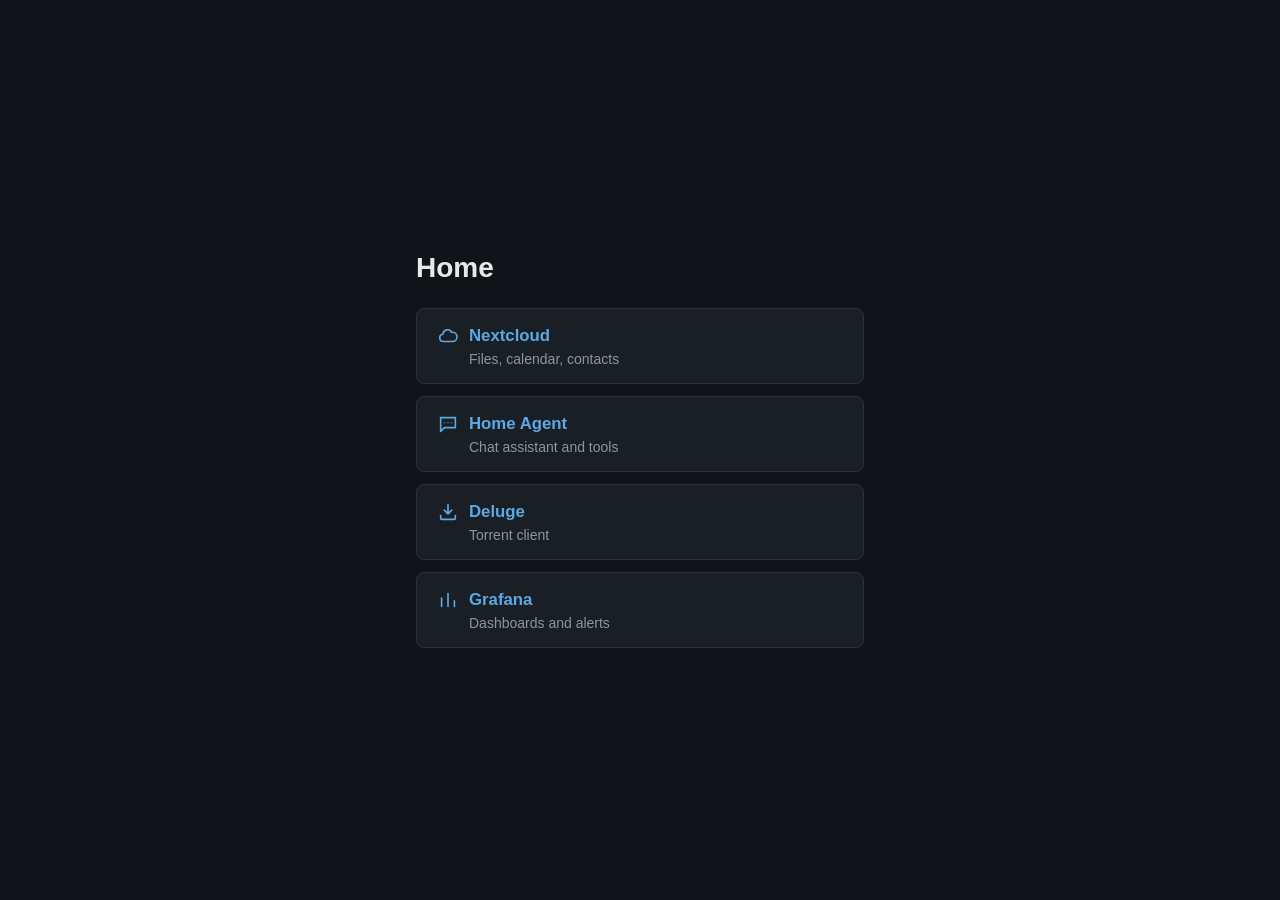
==== modules/landing_page/files/index.html @ f07bcc94 "refactor: split into modules/landing_page and modules/deluge One module per service, wired together " ====
<!DOCTYPE html>
<html lang="en">
<head>
  <meta charset="utf-8">
  <meta name="viewport" content="width=device-width, initial-scale=1">
  <title>Home</title>
  <link rel="stylesheet" href="style.css">
</head>
<body>
  <main>
    <h1>Home</h1>
    <ul class="links">
      <li>
        <a href="https://nextcloud.jkandler.de/">
          <span class="icon" aria-hidden="true"><svg viewBox="0 0 24 24" fill="none" stroke="currentColor" stroke-width="1.8" stroke-linecap="round" stroke-linejoin="round"> <path d="M7 18a4 4 0 0 1-.5-7.97A5 5 0 0 1 16 8.05 4.5 4.5 0 0 1 17.5 18H7Z"/></svg></span>
          <span class="label">Nextcloud</span>
        </a>
        <span class="description">Files, calendar, contacts</span>
      </li>
      <li>
        <a href="https://ai.jkandler.de/">
          <span class="icon" aria-hidden="true"><svg viewBox="0 0 24 24" fill="none" stroke="currentColor" stroke-width="1.8" stroke-linecap="round" stroke-linejoin="round"> <path d="M4 5h16v11H8l-4 4V5Z"/> <circle cx="8.5" cy="10.5" r="0.75" fill="currentColor" stroke="none"/> <circle cx="12" cy="10.5" r="0.75" fill="currentColor" stroke="none"/> <circle cx="15.5" cy="10.5" r="0.75" fill="currentColor" stroke="none"/> </svg></span>
          <span class="label">Home Agent</span>
        </a>
        <span class="description">Chat assistant and tools</span>
      </li>
      <li>
        <a href="https://torrent.jkandler.de/">
          <span class="icon" aria-hidden="true"><svg viewBox="0 0 24 24" fill="none" stroke="currentColor" stroke-width="1.8" stroke-linecap="round" stroke-linejoin="round"> <path d="M12 4v10m0 0-4-4m4 4 4-4"/> <path d="M4 16v3a1 1 0 0 0 1 1h14a1 1 0 0 0 1-1v-3"/></svg></span>
          <span class="label">Deluge</span>
        </a>
        <span class="description">Torrent client</span>
      </li>
      <li>
        <a href="https://grafana.jkandler.de/">
          <span class="icon" aria-hidden="true"><svg viewBox="0 0 24 24" fill="none" stroke="currentColor" stroke-width="1.8" stroke-linecap="round" stroke-linejoin="round"> <path d="M5 19V10M12 19V5M19 19v-6"/></svg></span>
          <span class="label">Grafana</span>
        </a>
        <span class="description">Dashboards and alerts</span>
      </li>
    </ul>
  </main>
</body>
</html>
---- modules/landing_page/files/style.css ----
:root {
  color-scheme: light dark;
  --bg: #101418;
  --fg: #e6e9ec;
  --muted: #8b95a1;
  --accent: #5aa9e6;
  --card: #1a1f26;
  --border: #2a3038;
}

* {
  box-sizing: border-box;
}

body {
  margin: 0;
  min-height: 100vh;
  display: flex;
  align-items: center;
  justify-content: center;
  background: var(--bg);
  color: var(--fg);
  font-family: -apple-system, BlinkMacSystemFont, "Segoe UI", Roboto, sans-serif;
}

main {
  width: 100%;
  max-width: 32rem;
  padding: 2rem;
}

h1 {
  margin: 0 0 1.5rem;
  font-size: 1.75rem;
  font-weight: 600;
}

ul.links {
  list-style: none;
  margin: 0;
  padding: 0;
  display: grid;
  gap: 0.75rem;
}

ul.links li {
  display: flex;
  flex-direction: column;
  padding: 1rem 1.25rem;
  background: var(--card);
  border: 1px solid var(--border);
  border-radius: 0.5rem;
}

ul.links a {
  display: flex;
  align-items: center;
  gap: 0.625rem;
  color: var(--accent);
  text-decoration: none;
  font-size: 1.05rem;
  font-weight: 600;
}

ul.links a:hover .label {
  text-decoration: underline;
}

ul.links .icon {
  display: flex;
  flex-shrink: 0;
  width: 1.375rem;
  height: 1.375rem;
}

ul.links .icon svg {
  width: 100%;
  height: 100%;
}

ul.links .description {
  display: block;
  margin-top: 0.25rem;
  margin-left: calc(1.375rem + 0.625rem);
  color: var(--muted);
  font-size: 0.875rem;
}
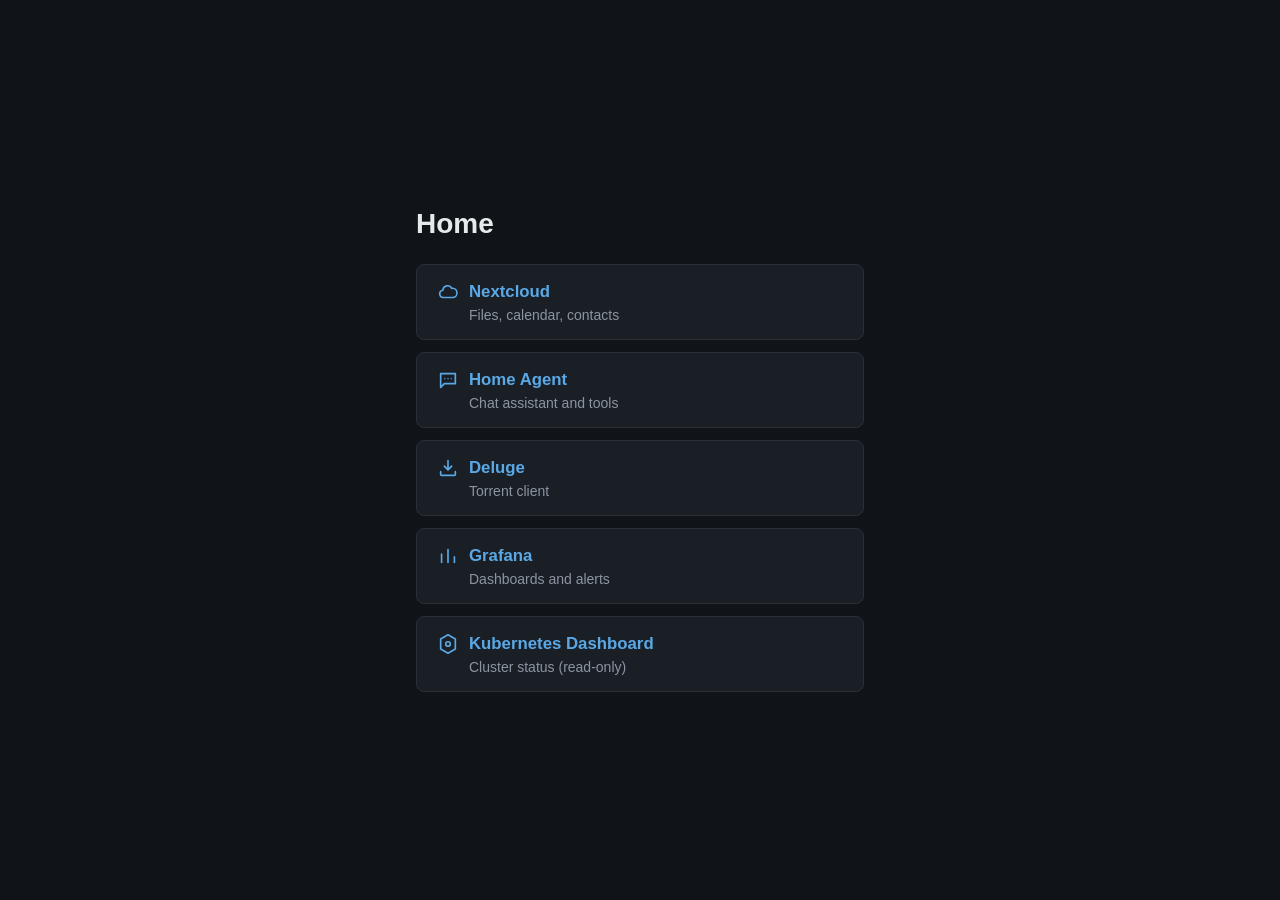
==== commit 8afd8456: "Add a read-only Kubernetes Dashboard at k8s.jkandler.de New modules/kubernetes_dashboard: the offici" ====
--- a/modules/landing_page/files/index.html
+++ b/modules/landing_page/files/index.html
@@ -38,6 +38,13 @@
         </a>
         <span class="description">Dashboards and alerts</span>
       </li>
+      <li>
+        <a href="https://k8s.jkandler.de/">
+          <span class="icon" aria-hidden="true"><svg viewBox="0 0 24 24" fill="none" stroke="currentColor" stroke-width="1.8" stroke-linecap="round" stroke-linejoin="round"> <path d="M12 2 20 6.5v11L12 22 4 17.5v-11Z"/> <circle cx="12" cy="12" r="2.5"/></svg></span>
+          <span class="label">Kubernetes Dashboard</span>
+        </a>
+        <span class="description">Cluster status (read-only)</span>
+      </li>
     </ul>
   </main>
 </body>
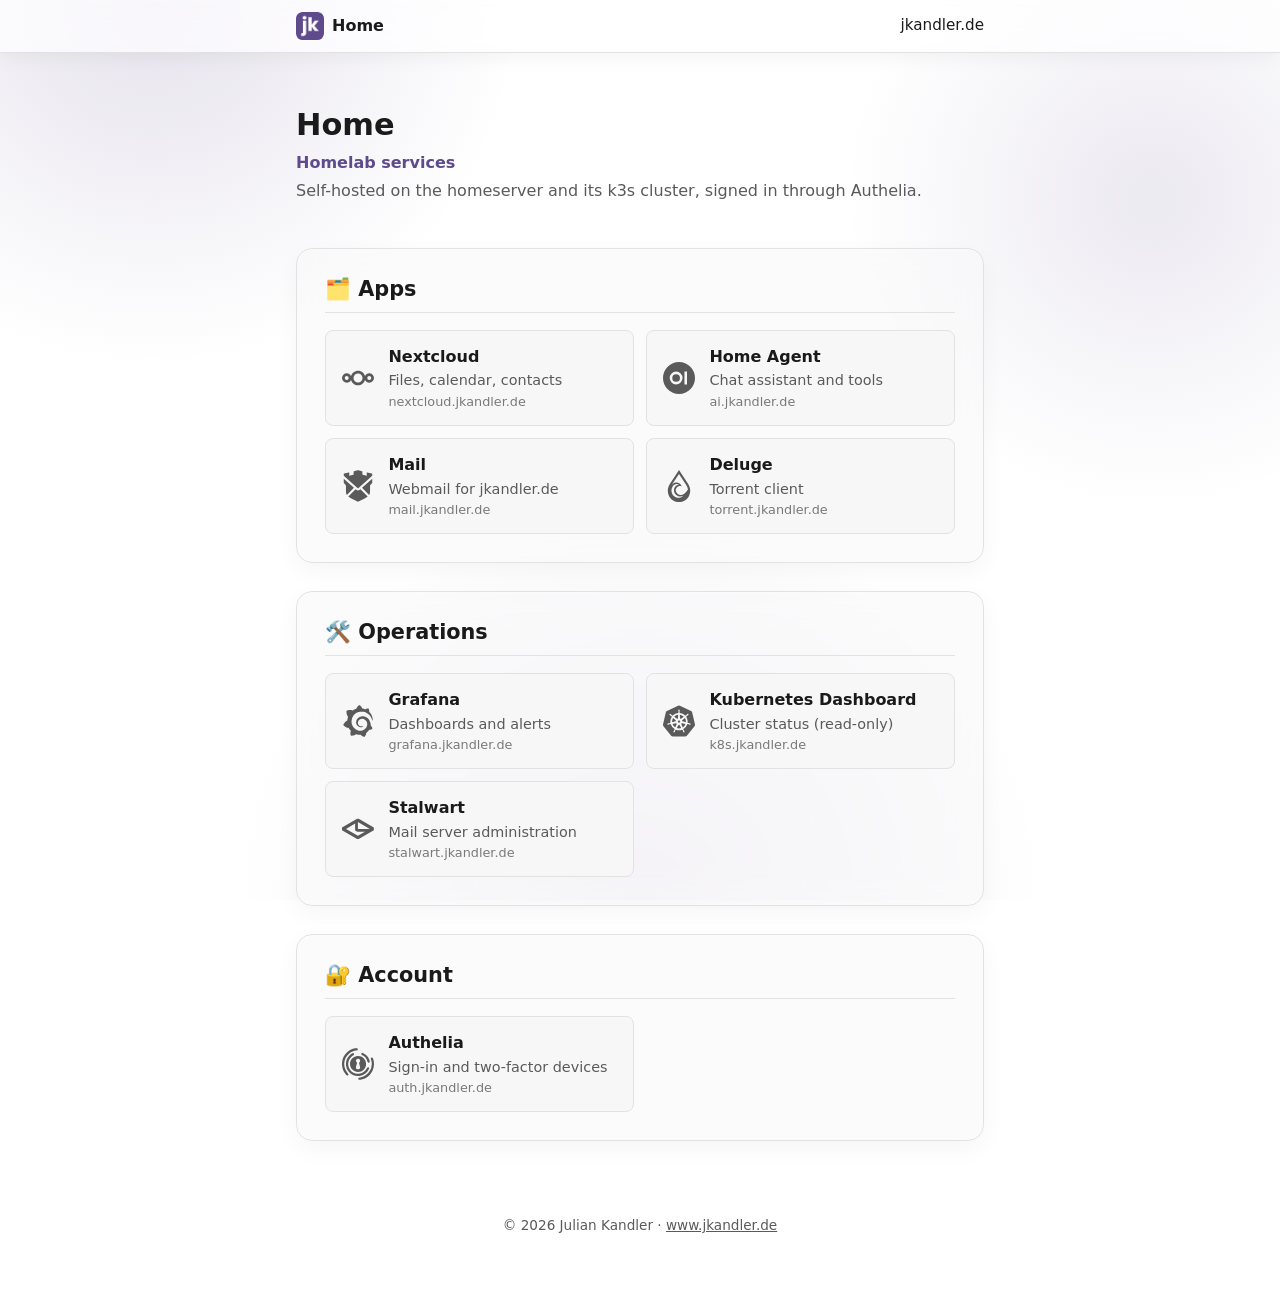
==== commit 0dde819d: "Restyle home.jkandler.de like www.jkandler.de and list every service Same colour tokens, accent grad" ====
--- a/modules/landing_page/files/index.html
+++ b/modules/landing_page/files/index.html
@@ -3,49 +3,94 @@
 <head>
   <meta charset="utf-8">
   <meta name="viewport" content="width=device-width, initial-scale=1">
-  <title>Home</title>
+  <title>Home · Julian Kandler</title>
+  <link rel="icon" href="favicon-128.png" type="image/png">
   <link rel="stylesheet" href="style.css">
 </head>
 <body>
+  <header class="topbar">
+    <div class="topbar-inner">
+      <span class="brand"><img class="brand-logo" src="favicon-128.png" width="32" height="32" alt="">Home</span>
+      <a class="topbar-link" href="https://www.jkandler.de/">jkandler.de</a>
+    </div>
+  </header>
+
+  <header class="hero">
+    <h1>Home</h1>
+    <p class="title">Homelab services</p>
+    <p class="tagline">Self-hosted on the homeserver and its k3s cluster, signed in through Authelia.</p>
+  </header>
+
   <main>
-    <h1>Home</h1>
-    <ul class="links">
-      <li>
-        <a href="https://nextcloud.jkandler.de/">
-          <span class="icon" aria-hidden="true"><svg viewBox="0 0 24 24" fill="none" stroke="currentColor" stroke-width="1.8" stroke-linecap="round" stroke-linejoin="round"> <path d="M7 18a4 4 0 0 1-.5-7.97A5 5 0 0 1 16 8.05 4.5 4.5 0 0 1 17.5 18H7Z"/></svg></span>
-          <span class="label">Nextcloud</span>
-        </a>
-        <span class="description">Files, calendar, contacts</span>
-      </li>
-      <li>
-        <a href="https://ai.jkandler.de/">
-          <span class="icon" aria-hidden="true"><svg viewBox="0 0 24 24" fill="none" stroke="currentColor" stroke-width="1.8" stroke-linecap="round" stroke-linejoin="round"> <path d="M4 5h16v11H8l-4 4V5Z"/> <circle cx="8.5" cy="10.5" r="0.75" fill="currentColor" stroke="none"/> <circle cx="12" cy="10.5" r="0.75" fill="currentColor" stroke="none"/> <circle cx="15.5" cy="10.5" r="0.75" fill="currentColor" stroke="none"/> </svg></span>
-          <span class="label">Home Agent</span>
-        </a>
-        <span class="description">Chat assistant and tools</span>
-      </li>
-      <li>
-        <a href="https://torrent.jkandler.de/">
-          <span class="icon" aria-hidden="true"><svg viewBox="0 0 24 24" fill="none" stroke="currentColor" stroke-width="1.8" stroke-linecap="round" stroke-linejoin="round"> <path d="M12 4v10m0 0-4-4m4 4 4-4"/> <path d="M4 16v3a1 1 0 0 0 1 1h14a1 1 0 0 0 1-1v-3"/></svg></span>
-          <span class="label">Deluge</span>
-        </a>
-        <span class="description">Torrent client</span>
-      </li>
-      <li>
-        <a href="https://grafana.jkandler.de/">
-          <span class="icon" aria-hidden="true"><svg viewBox="0 0 24 24" fill="none" stroke="currentColor" stroke-width="1.8" stroke-linecap="round" stroke-linejoin="round"> <path d="M5 19V10M12 19V5M19 19v-6"/></svg></span>
-          <span class="label">Grafana</span>
-        </a>
-        <span class="description">Dashboards and alerts</span>
-      </li>
-      <li>
-        <a href="https://k8s.jkandler.de/">
-          <span class="icon" aria-hidden="true"><svg viewBox="0 0 24 24" fill="none" stroke="currentColor" stroke-width="1.8" stroke-linecap="round" stroke-linejoin="round"> <path d="M12 2 20 6.5v11L12 22 4 17.5v-11Z"/> <circle cx="12" cy="12" r="2.5"/></svg></span>
-          <span class="label">Kubernetes Dashboard</span>
-        </a>
-        <span class="description">Cluster status (read-only)</span>
-      </li>
-    </ul>
+    <section aria-labelledby="apps-heading">
+      <h2 id="apps-heading">🗂️ Apps</h2>
+      <ul class="services">
+        <li>
+          <a href="https://nextcloud.jkandler.de/">
+            <svg class="icon" viewBox="0 0 24 24" aria-hidden="true"><path d="M12.018 6.537c-2.5 0-4.6 1.712-5.241 4.015-.56-1.232-1.793-2.105-3.225-2.105A3.569 3.569 0 0 0 0 12a3.569 3.569 0 0 0 3.552 3.553c1.432 0 2.664-.874 3.224-2.106.641 2.304 2.742 4.016 5.242 4.016 2.487 0 4.576-1.693 5.231-3.977.569 1.21 1.783 2.067 3.198 2.067A3.568 3.568 0 0 0 24 12a3.569 3.569 0 0 0-3.553-3.553c-1.416 0-2.63.858-3.199 2.067-.654-2.284-2.743-3.978-5.23-3.977zm0 2.085c1.878 0 3.378 1.5 3.378 3.378 0 1.878-1.5 3.378-3.378 3.378A3.362 3.362 0 0 1 8.641 12c0-1.878 1.5-3.378 3.377-3.378zm-8.466 1.91c.822 0 1.467.645 1.467 1.468s-.644 1.467-1.467 1.468A1.452 1.452 0 0 1 2.085 12c0-.823.644-1.467 1.467-1.467zm16.895 0c.823 0 1.468.645 1.468 1.468s-.645 1.468-1.468 1.468A1.452 1.452 0 0 1 18.98 12c0-.823.644-1.467 1.467-1.467z"/></svg>
+            <span class="text"><span class="label">Nextcloud</span><span class="description">Files, calendar, contacts</span><span class="host">nextcloud.jkandler.de</span></span>
+          </a>
+        </li>
+        <li>
+          <a href="https://ai.jkandler.de/">
+            <svg class="icon" viewBox="0 0 500 500" aria-hidden="true"><path fill-rule="evenodd" d="M0 250a250 250 0 1 0 500 0 250 250 0 1 0-500 0zm335-100h40v200h-40zm-130 0a100 100 0 1 0 0 200 100 100 0 1 0 0-200zm0 40a60 60 0 1 1 0 120 60 60 0 1 1 0-120z"/></svg>
+            <span class="text"><span class="label">Home Agent</span><span class="description">Chat assistant and tools</span><span class="host">ai.jkandler.de</span></span>
+          </a>
+        </li>
+        <li>
+          <a href="https://mail.jkandler.de/">
+            <svg class="icon" viewBox="0 0 1000 1000" aria-hidden="true"><path d="M 373.467 557.247 L 55.226 271.52 L 55.226 385.564 C 55.226 398.153 62.453 415.6 71.355 424.501 L 107.525 460.671 C 116.426 469.573 123.653 487.02 123.653 499.609 L 123.653 682.08 C 123.655 718.462 133.336 750.017 152.047 778.668 L 373.467 557.247 Z"/><path d="M 626.533 557.247 L 944.774 271.52 L 944.774 396.969 C 944.774 403.263 941.16 411.987 936.709 416.437 L 884.411 468.736 C 879.96 473.186 876.347 481.91 876.347 488.204 L 876.347 682.08 C 876.345 718.462 866.664 750.017 847.953 778.668 L 626.533 557.247 Z"/><path d="M 500 638.743 L 500 638.743 C 466.206 638.738 448.855 625.316 424.448 603.033 L 197.809 829.672 C 261.382 884.635 364.213 931.859 500 990 Q 500 990 500 990 C 635.787 931.859 738.618 884.635 802.191 829.672 L 575.552 603.033 C 551.145 625.316 533.794 638.738 500 638.743 Z"/><path d="M 483.028 563.647 L 63.713 187.183 C 59.029 182.978 55.226 174.454 55.226 168.159 L 55.226 122.542 C 55.226 116.247 60.206 109.988 66.339 108.573 L 215.181 74.225 C 221.314 72.809 226.293 76.77 226.293 83.065 L 226.293 176.92 L 352.034 147.895 C 358.167 146.479 363.147 140.219 363.147 133.925 L 363.147 51.483 C 363.147 45.189 368.126 38.93 374.259 37.514 L 488.888 11.061 C 495.021 9.646 504.979 9.646 511.112 11.061 L 625.741 37.514 C 631.874 38.93 636.853 45.189 636.853 51.483 L 636.853 133.925 C 636.853 140.219 641.833 146.479 647.966 147.895 L 773.707 176.92 L 773.707 83.065 C 773.707 76.77 778.686 72.809 784.819 74.225 L 933.661 108.573 C 939.794 109.988 944.774 116.247 944.774 122.542 L 944.774 168.159 C 944.774 174.454 940.971 182.978 936.287 187.183 L 516.972 563.647 C 507.605 572.056 492.395 572.056 483.028 563.647 Z"/></svg>
+            <span class="text"><span class="label">Mail</span><span class="description">Webmail for jkandler.de</span><span class="host">mail.jkandler.de</span></span>
+          </a>
+        </li>
+        <li>
+          <a href="https://torrent.jkandler.de/">
+            <svg class="icon" viewBox="0 0 24 24" aria-hidden="true"><path d="M18.766 10.341 12.006 0l-6.77 10.342c-1.945 2.97-2.191 6.432-.66 9.264C6.04 22.316 8.885 24 12.001 24c3.113 0 5.957-1.681 7.421-4.388 1.532-2.832 1.287-6.297-.657-9.27zm-10.082 6.9c1.433 2.554 3.608 3.045 6.585 2.102-1.7 1.848-5.188 2.337-7.557-.302-1.63-1.817-1.773-4.351-.642-6.468 1.132-2.117 3.388-2.706 5.012-1.551-3.723.09-4.43 4.38-3.398 6.218zm8.72-6.009c.723 1.107 1.152 2.267 1.314 3.418-3.354 5.763-7.862 4.879-9.062 1.377-.554-1.618 1.19-5.08 4.514-3.725-1.296-2.838-4.238-4.017-6.911-1.809a5.099 5.099 0 0 0-.609.66l5.355-8.179 5.398 8.258z"/></svg>
+            <span class="text"><span class="label">Deluge</span><span class="description">Torrent client</span><span class="host">torrent.jkandler.de</span></span>
+          </a>
+        </li>
+      </ul>
+    </section>
+
+    <section aria-labelledby="ops-heading">
+      <h2 id="ops-heading">🛠️ Operations</h2>
+      <ul class="services">
+        <li>
+          <a href="https://grafana.jkandler.de/">
+            <svg class="icon" viewBox="0 0 24 24" aria-hidden="true"><path d="M23.02 10.59a8.578 8.578 0 0 0-.862-3.034 8.911 8.911 0 0 0-1.789-2.445c.337-1.342-.413-2.505-.413-2.505-1.292-.08-2.113.4-2.416.62-.052-.02-.102-.044-.154-.064-.22-.089-.446-.172-.677-.247-.231-.073-.47-.14-.711-.197a9.867 9.867 0 0 0-.875-.161C14.557.753 12.94 0 12.94 0c-1.804 1.145-2.147 2.744-2.147 2.744l-.018.093c-.098.029-.2.057-.298.088-.138.042-.275.094-.413.143-.138.055-.275.107-.41.166a8.869 8.869 0 0 0-1.557.87l-.063-.029c-2.497-.955-4.716.195-4.716.195-.203 2.658.996 4.33 1.235 4.636a11.608 11.608 0 0 0-.607 2.635C1.636 12.677.953 15.014.953 15.014c1.926 2.214 4.171 2.351 4.171 2.351.003-.002.006-.002.006-.005.285.509.615.994.986 1.446.156.19.32.371.488.548-.704 2.009.099 3.68.099 3.68 2.144.08 3.553-.937 3.849-1.173a9.784 9.784 0 0 0 3.164.501h.08l.055-.003.107-.002.103-.005.003.002c1.01 1.44 2.788 1.646 2.788 1.646 1.264-1.332 1.337-2.653 1.337-2.94v-.058c0-.02-.003-.039-.003-.06.265-.187.52-.387.758-.6a7.875 7.875 0 0 0 1.415-1.7c1.43.083 2.437-.885 2.437-.885-.236-1.49-1.085-2.216-1.264-2.354l-.018-.013-.016-.013a.217.217 0 0 1-.031-.02c.008-.092.016-.18.02-.27.011-.162.016-.323.016-.48v-.253l-.005-.098-.008-.135a1.891 1.891 0 0 0-.01-.13c-.003-.042-.008-.083-.013-.125l-.016-.124-.018-.122a6.215 6.215 0 0 0-2.032-3.73 6.015 6.015 0 0 0-3.222-1.46 6.292 6.292 0 0 0-.85-.048l-.107.002h-.063l-.044.003-.104.008a4.777 4.777 0 0 0-3.335 1.695c-.332.4-.592.84-.768 1.297a4.594 4.594 0 0 0-.312 1.817l.003.091c.005.055.007.11.013.164a3.615 3.615 0 0 0 .698 1.82 3.53 3.53 0 0 0 1.827 1.282c.33.098.66.14.971.137.039 0 .078 0 .114-.002l.063-.003c.02 0 .041-.003.062-.003.034-.002.065-.007.099-.01.007 0 .018-.003.028-.003l.031-.005.06-.008a1.18 1.18 0 0 0 .112-.02c.036-.008.072-.013.109-.024a2.634 2.634 0 0 0 .914-.415c.028-.02.056-.041.085-.065a.248.248 0 0 0 .039-.35.244.244 0 0 0-.309-.06l-.078.042c-.09.044-.184.083-.283.116a2.476 2.476 0 0 1-.475.096c-.028.003-.054.006-.083.006l-.083.002c-.026 0-.054 0-.08-.002l-.102-.006h-.012l-.024.006c-.016-.003-.031-.003-.044-.006-.031-.002-.06-.007-.091-.01a2.59 2.59 0 0 1-.724-.213 2.557 2.557 0 0 1-.667-.438 2.52 2.52 0 0 1-.805-1.475 2.306 2.306 0 0 1-.029-.444l.006-.122v-.023l.002-.031c.003-.021.003-.04.005-.06a3.163 3.163 0 0 1 1.352-2.29 3.12 3.12 0 0 1 .937-.43 2.946 2.946 0 0 1 .776-.101h.06l.07.002.045.003h.026l.07.005a4.041 4.041 0 0 1 1.635.49 3.94 3.94 0 0 1 1.602 1.662 3.77 3.77 0 0 1 .397 1.414l.005.076.003.075c.002.026.002.05.002.075 0 .024.003.052 0 .07v.065l-.002.073-.008.174a6.195 6.195 0 0 1-.08.639 5.1 5.1 0 0 1-.267.927 5.31 5.31 0 0 1-.624 1.13 5.052 5.052 0 0 1-3.237 2.014 4.82 4.82 0 0 1-.649.066l-.039.003h-.287a6.607 6.607 0 0 1-1.716-.265 6.776 6.776 0 0 1-3.4-2.274 6.75 6.75 0 0 1-.746-1.15 6.616 6.616 0 0 1-.714-2.596l-.005-.083-.002-.02v-.056l-.003-.073v-.096l-.003-.104v-.07l.003-.163c.008-.22.026-.45.054-.678a8.707 8.707 0 0 1 .28-1.355c.128-.444.286-.872.473-1.277a7.04 7.04 0 0 1 1.456-2.1 5.925 5.925 0 0 1 .953-.763c.169-.111.343-.213.524-.306.089-.05.182-.091.273-.135.047-.02.093-.042.138-.062a7.177 7.177 0 0 1 .714-.267l.145-.045c.049-.015.098-.026.148-.041.098-.029.197-.052.296-.076.049-.013.1-.02.15-.033l.15-.032.151-.028.076-.013.075-.01.153-.024c.057-.01.114-.013.171-.023l.169-.021c.036-.003.073-.008.106-.01l.073-.008.036-.003.042-.002c.057-.003.114-.008.171-.01l.086-.006h.023l.037-.003.145-.007a7.999 7.999 0 0 1 1.708.125 7.917 7.917 0 0 1 2.048.68 8.253 8.253 0 0 1 1.672 1.09l.09.077.089.078c.06.052.114.107.171.159.057.052.112.106.166.16.052.055.107.107.159.164a8.671 8.671 0 0 1 1.41 1.978c.012.026.028.052.04.078l.04.078.075.156c.023.051.05.1.07.153l.065.15a8.848 8.848 0 0 1 .45 1.34.19.19 0 0 0 .201.142.186.186 0 0 0 .172-.184c.01-.246.002-.532-.024-.856z"/></svg>
+            <span class="text"><span class="label">Grafana</span><span class="description">Dashboards and alerts</span><span class="host">grafana.jkandler.de</span></span>
+          </a>
+        </li>
+        <li>
+          <a href="https://k8s.jkandler.de/">
+            <svg class="icon" viewBox="0 0 24 24" aria-hidden="true"><path d="M10.204 14.35l.007.01-.999 2.413a5.171 5.171 0 0 1-2.075-2.597l2.578-.437.004.005a.44.44 0 0 1 .484.606zm-.833-2.129a.44.44 0 0 0 .173-.756l.002-.011L7.585 9.7a5.143 5.143 0 0 0-.73 3.255l2.514-.725.002-.009zm1.145-1.98a.44.44 0 0 0 .699-.337l.01-.005.15-2.62a5.144 5.144 0 0 0-3.01 1.442l2.147 1.523.004-.002zm.76 2.75l.723.349.722-.347.18-.78-.5-.623h-.804l-.5.623.179.779zm1.5-3.095a.44.44 0 0 0 .7.336l.008.003 2.134-1.513a5.188 5.188 0 0 0-2.992-1.442l.148 2.615.002.001zm10.876 5.97l-5.773 7.181a1.6 1.6 0 0 1-1.248.594l-9.261.003a1.6 1.6 0 0 1-1.247-.596l-5.776-7.18a1.583 1.583 0 0 1-.307-1.34L2.1 5.573c.108-.47.425-.864.863-1.073L11.305.513a1.606 1.606 0 0 1 1.385 0l8.345 3.985c.438.209.755.604.863 1.073l2.062 8.955c.108.47-.005.963-.308 1.34zm-3.289-2.057c-.042-.01-.103-.026-.145-.034-.174-.033-.315-.025-.479-.038-.35-.037-.638-.067-.895-.148-.105-.04-.18-.165-.216-.216l-.201-.059a6.45 6.45 0 0 0-.105-2.332 6.465 6.465 0 0 0-.936-2.163c.052-.047.15-.133.177-.159.008-.09.001-.183.094-.282.197-.185.444-.338.743-.522.142-.084.273-.137.415-.242.032-.024.076-.062.11-.089.24-.191.295-.52.123-.736-.172-.216-.506-.236-.745-.045-.034.027-.08.062-.111.088-.134.116-.217.23-.33.35-.246.25-.45.458-.673.609-.097.056-.239.037-.303.033l-.19.135a6.545 6.545 0 0 0-4.146-2.003l-.012-.223c-.065-.062-.143-.115-.163-.25-.022-.268.015-.557.057-.905.023-.163.061-.298.068-.475.001-.04-.001-.099-.001-.142 0-.306-.224-.555-.5-.555-.275 0-.499.249-.499.555l.001.014c0 .041-.002.092 0 .128.006.177.044.312.067.475.042.348.078.637.056.906a.545.545 0 0 1-.162.258l-.012.211a6.424 6.424 0 0 0-4.166 2.003 8.373 8.373 0 0 1-.18-.128c-.09.012-.18.04-.297-.029-.223-.15-.427-.358-.673-.608-.113-.12-.195-.234-.329-.349-.03-.026-.077-.062-.111-.088a.594.594 0 0 0-.348-.132.481.481 0 0 0-.398.176c-.172.216-.117.546.123.737l.007.005.104.083c.142.105.272.159.414.242.299.185.546.338.743.522.076.082.09.226.1.288l.16.143a6.462 6.462 0 0 0-1.02 4.506l-.208.06c-.055.072-.133.184-.215.217-.257.081-.546.11-.895.147-.164.014-.305.006-.48.039-.037.007-.09.02-.133.03l-.004.002-.007.002c-.295.071-.484.342-.423.608.061.267.349.429.645.365l.007-.001.01-.003.129-.029c.17-.046.294-.113.448-.172.33-.118.604-.217.87-.256.112-.009.23.069.288.101l.217-.037a6.5 6.5 0 0 0 2.88 3.596l-.09.218c.033.084.069.199.044.282-.097.252-.263.517-.452.813-.091.136-.185.242-.268.399-.02.037-.045.095-.064.134-.128.275-.034.591.213.71.248.12.556-.007.69-.282v-.002c.02-.039.046-.09.062-.127.07-.162.094-.301.144-.458.132-.332.205-.68.387-.897.05-.06.13-.082.215-.105l.113-.205a6.453 6.453 0 0 0 4.609.012l.106.192c.086.028.18.042.256.155.136.232.229.507.342.84.05.156.074.295.145.457.016.037.043.09.062.129.133.276.442.402.69.282.247-.118.341-.435.213-.71-.02-.039-.045-.096-.065-.134-.083-.156-.177-.261-.268-.398-.19-.296-.346-.541-.443-.793-.04-.13.007-.21.038-.294-.018-.022-.059-.144-.083-.202a6.499 6.499 0 0 0 2.88-3.622c.064.01.176.03.213.038.075-.05.144-.114.28-.104.266.039.54.138.87.256.154.06.277.128.448.173.036.01.088.019.13.028l.009.003.007.001c.297.064.584-.098.645-.365.06-.266-.128-.537-.423-.608zM16.4 9.701l-1.95 1.746v.005a.44.44 0 0 0 .173.757l.003.01 2.526.728a5.199 5.199 0 0 0-.108-1.674A5.208 5.208 0 0 0 16.4 9.7zm-4.013 5.325a.437.437 0 0 0-.404-.232.44.44 0 0 0-.372.233h-.002l-1.268 2.292a5.164 5.164 0 0 0 3.326.003l-1.27-2.296h-.01zm1.888-1.293a.44.44 0 0 0-.27.036.44.44 0 0 0-.214.572l-.003.004 1.01 2.438a5.15 5.15 0 0 0 2.081-2.615l-2.6-.44-.004.005z"/></svg>
+            <span class="text"><span class="label">Kubernetes Dashboard</span><span class="description">Cluster status (read-only)</span><span class="host">k8s.jkandler.de</span></span>
+          </a>
+        </li>
+        <li>
+          <a href="https://stalwart.jkandler.de/">
+            <svg class="icon" viewBox="99.5 67.6 94.9 94.9" aria-hidden="true"><path d="M149.1,84.7h-4.8l-44.8,25.9v8.3l44.8,25.9h4.8l44.8-25.9v-8.3L149.1,84.7z M182,114.7h-35.3V94.4L182,114.7z M146.7,135.1l-35.3-20.4l27-15.6v15.6v4.1v0.5l6.3,3.6h22.9L146.7,135.1z"/></svg>
+            <span class="text"><span class="label">Stalwart</span><span class="description">Mail server administration</span><span class="host">stalwart.jkandler.de</span></span>
+          </a>
+        </li>
+      </ul>
+    </section>
+
+    <section aria-labelledby="account-heading">
+      <h2 id="account-heading">🔐 Account</h2>
+      <ul class="services">
+        <li>
+          <a href="https://auth.jkandler.de/">
+            <svg class="icon" viewBox="0 0 24 24" aria-hidden="true"><path d="M10.624.191c-.324.023-.655.011-.97.073-2.883.568-5.244 2.01-7.074 4.3C1.42 6.014.624 7.652.243 9.48c-.25 1.2-.294 2.402-.191 3.627.237 2.832 1.377 5.233 3.345 7.26.332.341.775.348 1.1.055.39-.35.442-.735.124-1.149-.271-.353-.588-.671-.85-1.03-1.625-2.208-2.343-4.674-2.04-7.411.305-2.773 1.6-5.022 3.723-6.795 1.517-1.267 3.288-1.983 5.248-2.24.272-.037.552-.083.803-.186.32-.132.478-.564.4-.923-.085-.384-.355-.483-.702-.477-.194.004-.387 0-.58 0v-.02zm4.639 3.41c-.312-.008-.582.197-.722.512-.176.4-.027.854.367 1.096.123.075.256.134.385.199 1.485.737 2.619 1.834 3.319 3.342.257.554.423 1.15.636 1.726.162.441.509.656.92.579.425-.08.67-.392.668-.952-.016-.081-.035-.261-.082-.435-.535-1.97-1.579-3.616-3.21-4.847-.598-.453-1.28-.812-1.958-1.14a.782.782 0 0 0-.323-.08zm-6.939.23a.903.903 0 0 0-.492.144c-.648.388-1.325.764-1.88 1.266-2.323 2.098-3.262 4.755-2.905 7.84.55 4.74 4.6 8.021 8.9 7.904l.868-.001a.99.99 0 0 0 .109-.007c2.491-.312 4.58-1.387 6.146-3.36.488-.615.86-1.336 1.2-2.049.248-.523-.032-.982-.56-1.12-.38-.1-.72.112-.974.509-.473.737-.89 1.54-1.491 2.16-1.479 1.52-3.322 2.28-5.466 2.199-2.405-.091-4.337-1.127-5.758-3.056-1.088-1.475-1.49-3.168-1.32-4.984.184-1.987 1.038-3.644 2.57-4.927.423-.354.908-.633 1.365-.946.458-.314.568-.715.314-1.15-.153-.262-.371-.413-.626-.422zm3.417 2.167C8.724 6.056 6.02 8.625 6 12 5.98 15.29 8.712 18.017 12 18.02c3.339.005 6.078-2.618 6.062-6.025C18.048 8.45 15.192 5.911 12.034 6a5.726 5.726 0 0 0-.293-.002zm10.752 1.164a.91.91 0 0 0-.137.002c-.404.033-.642.295-.74.646-.053.187-.01.432.064.62a9.546 9.546 0 0 1 .648 3.753 9.994 9.994 0 0 1-1.32 4.76c-1.617 2.84-4.04 4.53-7.243 5.12-.343.063-.694.095-1.033.174-.434.103-.688.473-.641.882.044.38.34.646.769.684.132.012.265.002.398.002l-.001-.003c.145 0 .29.005.434-.002.084-.004.167-.028.25-.04 1.847-.282 3.518-.99 5.037-2.068 1.708-1.213 3.001-2.78 3.897-4.665 1.1-2.317 1.375-4.752.906-7.264-.13-.694-.354-1.376-.584-2.046-.125-.362-.389-.537-.704-.555zm-10.449.862c.13 0 .261.016.392.05.708.18 1.16.787 1.158 1.553.027.504-.211.888-.588 1.183-.207.163-.236.32-.176.558.264 1.052.52 2.107.763 3.164.13.568-.019.872-.522 1.174-.675.404-1.666.354-2.29-.13-.315-.244-.427-.573-.331-.966.252-1.031.494-2.064.762-3.09.086-.33.041-.554-.225-.794-.581-.523-.682-1.253-.317-1.903a1.57 1.57 0 0 1 1.374-.8z"/></svg>
+            <span class="text"><span class="label">Authelia</span><span class="description">Sign-in and two-factor devices</span><span class="host">auth.jkandler.de</span></span>
+          </a>
+        </li>
+      </ul>
+    </section>
   </main>
+
+  <footer class="site-footer">
+    <p>&copy; 2026 Julian Kandler · <a href="https://www.jkandler.de/">www.jkandler.de</a></p>
+  </footer>
 </body>
 </html>
--- a/modules/landing_page/files/style.css
+++ b/modules/landing_page/files/style.css
@@ -1,11 +1,26 @@
+/* Tokens and surfaces follow www.jkandler.de (aws/website/site/style.css). */
+
 :root {
   color-scheme: light dark;
-  --bg: #101418;
-  --fg: #e6e9ec;
-  --muted: #8b95a1;
-  --accent: #5aa9e6;
-  --card: #1a1f26;
-  --border: #2a3038;
+  --bg: #ffffff;
+  --fg: #1a1a1a;
+  --muted: #5a5a5a;
+  --accent: #5f4b8b;
+  --border: #e2e2e2;
+  --card-bg: #f7f7f8;
+  --max-width: 46rem;
+  --topbar-height: 3.25rem;
+}
+
+@media (prefers-color-scheme: dark) {
+  :root {
+    --bg: #14161a;
+    --fg: #eaeaea;
+    --muted: #a3a3a3;
+    --accent: #a695d6;
+    --border: #2a2d33;
+    --card-bg: #1c1f24;
+  }
 }
 
 * {
@@ -14,74 +29,211 @@
 
 body {
   margin: 0;
-  min-height: 100vh;
+  background-color: var(--bg);
+  color: var(--fg);
+  font-family: system-ui, -apple-system, "Segoe UI", Roboto, sans-serif;
+  line-height: 1.55;
+}
+
+@supports (background: color-mix(in srgb, red 50%, transparent)) {
+  body {
+    background-image:
+      radial-gradient(38rem 38rem at 12% 0%, color-mix(in srgb, var(--accent) 16%, transparent), transparent 60%),
+      radial-gradient(32rem 32rem at 90% 22%, color-mix(in srgb, var(--accent) 12%, transparent), transparent 60%),
+      radial-gradient(42rem 42rem at 50% 100%, color-mix(in srgb, var(--accent) 10%, transparent), transparent 60%);
+    background-repeat: no-repeat;
+    background-attachment: fixed;
+  }
+}
+
+main,
+.hero,
+.topbar-inner {
+  max-width: var(--max-width);
+  margin: 0 auto;
+  padding: 0 1.5rem;
+}
+
+/* Topbar */
+
+.topbar {
+  position: sticky;
+  top: 0;
+  z-index: 50;
+  background: var(--bg);
+  border-bottom: 1px solid var(--border);
+  box-shadow: 0 1px 0 rgba(255, 255, 255, 0.12) inset, 0 4px 20px rgba(0, 0, 0, 0.05);
+}
+
+.topbar-inner {
   display: flex;
   align-items: center;
-  justify-content: center;
-  background: var(--bg);
+  height: var(--topbar-height);
+}
+
+.brand {
+  font-weight: 700;
+  margin-right: auto;
+  display: flex;
+  align-items: center;
+  gap: 0.5rem;
+}
+
+.brand-logo {
+  width: 1.75rem;
+  height: 1.75rem;
+  border-radius: 0.4rem;
+}
+
+.topbar-link {
   color: var(--fg);
-  font-family: -apple-system, BlinkMacSystemFont, "Segoe UI", Roboto, sans-serif;
-}
-
-main {
-  width: 100%;
-  max-width: 32rem;
-  padding: 2rem;
-}
-
-h1 {
-  margin: 0 0 1.5rem;
-  font-size: 1.75rem;
+  text-decoration: none;
+  font-size: 0.95rem;
+}
+
+.topbar-link:hover {
+  color: var(--accent);
+}
+
+/* Hero */
+
+.hero {
+  padding-top: 3rem;
+  padding-bottom: 1rem;
+}
+
+.hero h1 {
+  margin: 0;
+  font-size: 1.9rem;
+}
+
+.title {
+  margin: 0.15rem 0 0;
   font-weight: 600;
-}
-
-ul.links {
+  color: var(--accent);
+}
+
+.tagline {
+  margin: 0.25rem 0 0;
+  color: var(--muted);
+}
+
+/* Sections */
+
+section {
+  background: var(--card-bg);
+  border: 1px solid var(--border);
+  border-radius: 1rem;
+  padding: 1.5rem 1.75rem 1.75rem;
+  margin: 1.75rem 0;
+  box-shadow: inset 0 1px 0 rgba(255, 255, 255, 0.15), 0 8px 24px rgba(0, 0, 0, 0.04);
+}
+
+@supports (backdrop-filter: blur(1px)) or (-webkit-backdrop-filter: blur(1px)) {
+  .topbar {
+    background: color-mix(in srgb, var(--bg) 70%, transparent);
+    -webkit-backdrop-filter: blur(16px) saturate(160%);
+    backdrop-filter: blur(16px) saturate(160%);
+  }
+
+  section {
+    background: color-mix(in srgb, var(--card-bg) 55%, transparent);
+    -webkit-backdrop-filter: blur(16px) saturate(160%);
+    backdrop-filter: blur(16px) saturate(160%);
+  }
+}
+
+h2 {
+  font-size: 1.3rem;
+  border-bottom: 1px solid var(--border);
+  padding-bottom: 0.4rem;
+  margin-top: 0;
+}
+
+/* Service tiles */
+
+.services {
   list-style: none;
   margin: 0;
   padding: 0;
   display: grid;
+  grid-template-columns: repeat(auto-fill, minmax(16rem, 1fr));
   gap: 0.75rem;
 }
 
-ul.links li {
-  display: flex;
-  flex-direction: column;
-  padding: 1rem 1.25rem;
-  background: var(--card);
+.services a {
+  display: flex;
+  align-items: center;
+  gap: 0.9rem;
+  height: 100%;
+  padding: 0.85rem 1rem;
+  background: var(--card-bg);
   border: 1px solid var(--border);
   border-radius: 0.5rem;
-}
-
-ul.links a {
-  display: flex;
-  align-items: center;
-  gap: 0.625rem;
-  color: var(--accent);
+  color: var(--fg);
   text-decoration: none;
-  font-size: 1.05rem;
+  transition: border-color 0.15s ease, color 0.15s ease;
+}
+
+.services a:hover,
+.services a:focus-visible {
+  border-color: var(--accent);
+}
+
+.services a:hover .icon,
+.services a:focus-visible .icon,
+.services a:hover .label,
+.services a:focus-visible .label {
+  color: var(--accent);
+}
+
+.icon {
+  flex: none;
+  width: 2rem;
+  height: 2rem;
+  fill: currentColor;
+  color: var(--muted);
+  transition: color 0.15s ease;
+}
+
+.text {
+  display: flex;
+  flex-direction: column;
+  min-width: 0;
+}
+
+.label {
   font-weight: 600;
 }
 
-ul.links a:hover .label {
-  text-decoration: underline;
-}
-
-ul.links .icon {
-  display: flex;
-  flex-shrink: 0;
-  width: 1.375rem;
-  height: 1.375rem;
-}
-
-ul.links .icon svg {
-  width: 100%;
-  height: 100%;
-}
-
-ul.links .description {
-  display: block;
-  margin-top: 0.25rem;
-  margin-left: calc(1.375rem + 0.625rem);
-  color: var(--muted);
-  font-size: 0.875rem;
-}
+.description {
+  color: var(--muted);
+  font-size: 0.9rem;
+}
+
+.host {
+  color: var(--muted);
+  font-size: 0.8rem;
+  opacity: 0.8;
+}
+
+main {
+  padding-bottom: 2rem;
+}
+
+.site-footer {
+  max-width: var(--max-width);
+  margin: 0 auto;
+  padding: 0 1.5rem 3rem;
+  color: var(--muted);
+  font-size: 0.85rem;
+  text-align: center;
+}
+
+.site-footer a {
+  color: var(--muted);
+}
+
+.site-footer a:hover {
+  color: var(--accent);
+}
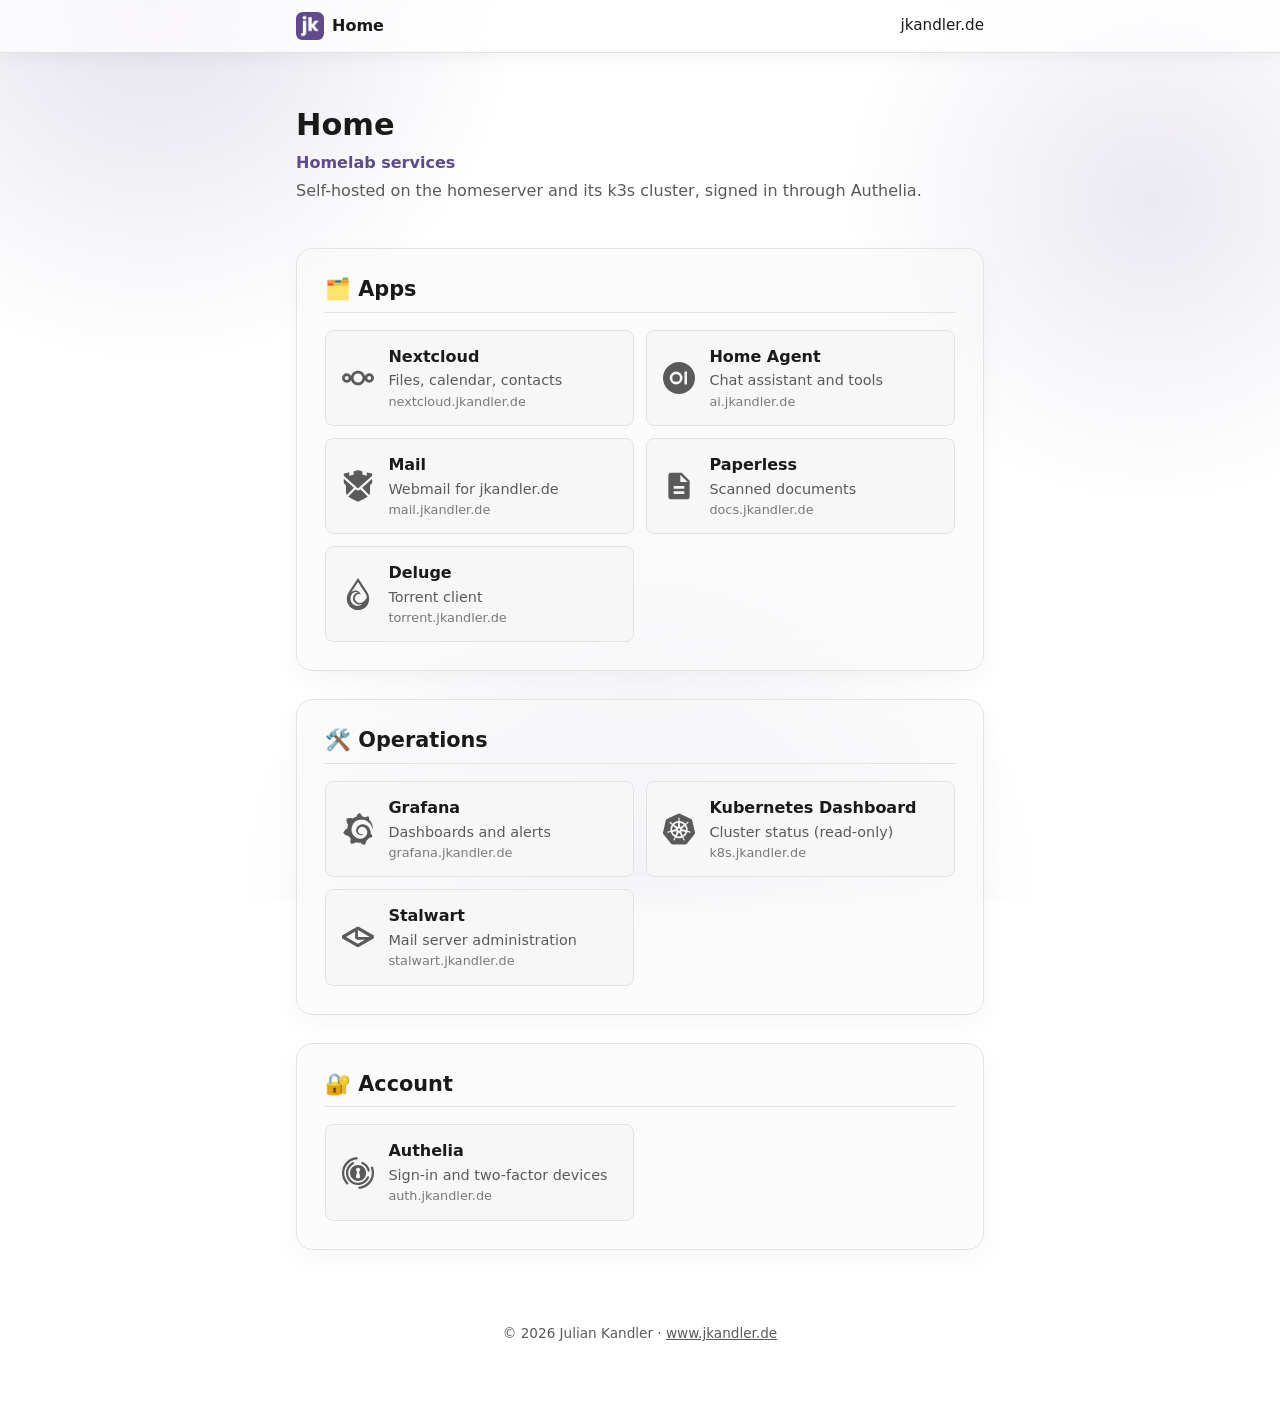
==== commit 87d0ddd7: "Add Paperless-ngx at docs.jkandler.de (ADR 0023) modules/paperless: Paperless-ngx 3.2.1 rootless as " ====
--- a/modules/landing_page/files/index.html
+++ b/modules/landing_page/files/index.html
@@ -41,6 +41,12 @@
           <a href="https://mail.jkandler.de/">
             <svg class="icon" viewBox="0 0 1000 1000" aria-hidden="true"><path d="M 373.467 557.247 L 55.226 271.52 L 55.226 385.564 C 55.226 398.153 62.453 415.6 71.355 424.501 L 107.525 460.671 C 116.426 469.573 123.653 487.02 123.653 499.609 L 123.653 682.08 C 123.655 718.462 133.336 750.017 152.047 778.668 L 373.467 557.247 Z"/><path d="M 626.533 557.247 L 944.774 271.52 L 944.774 396.969 C 944.774 403.263 941.16 411.987 936.709 416.437 L 884.411 468.736 C 879.96 473.186 876.347 481.91 876.347 488.204 L 876.347 682.08 C 876.345 718.462 866.664 750.017 847.953 778.668 L 626.533 557.247 Z"/><path d="M 500 638.743 L 500 638.743 C 466.206 638.738 448.855 625.316 424.448 603.033 L 197.809 829.672 C 261.382 884.635 364.213 931.859 500 990 Q 500 990 500 990 C 635.787 931.859 738.618 884.635 802.191 829.672 L 575.552 603.033 C 551.145 625.316 533.794 638.738 500 638.743 Z"/><path d="M 483.028 563.647 L 63.713 187.183 C 59.029 182.978 55.226 174.454 55.226 168.159 L 55.226 122.542 C 55.226 116.247 60.206 109.988 66.339 108.573 L 215.181 74.225 C 221.314 72.809 226.293 76.77 226.293 83.065 L 226.293 176.92 L 352.034 147.895 C 358.167 146.479 363.147 140.219 363.147 133.925 L 363.147 51.483 C 363.147 45.189 368.126 38.93 374.259 37.514 L 488.888 11.061 C 495.021 9.646 504.979 9.646 511.112 11.061 L 625.741 37.514 C 631.874 38.93 636.853 45.189 636.853 51.483 L 636.853 133.925 C 636.853 140.219 641.833 146.479 647.966 147.895 L 773.707 176.92 L 773.707 83.065 C 773.707 76.77 778.686 72.809 784.819 74.225 L 933.661 108.573 C 939.794 109.988 944.774 116.247 944.774 122.542 L 944.774 168.159 C 944.774 174.454 940.971 182.978 936.287 187.183 L 516.972 563.647 C 507.605 572.056 492.395 572.056 483.028 563.647 Z"/></svg>
             <span class="text"><span class="label">Mail</span><span class="description">Webmail for jkandler.de</span><span class="host">mail.jkandler.de</span></span>
+          </a>
+        </li>
+        <li>
+          <a href="https://docs.jkandler.de/">
+            <svg class="icon" viewBox="0 0 24 24" aria-hidden="true"><path d="M14 2H6c-1.1 0-2 .9-2 2v16c0 1.1.9 2 2 2h12c1.1 0 2-.9 2-2V8l-6-6zm2 16H8v-2h8v2zm0-4H8v-2h8v2zm-3-5V3.5L18.5 9H13z"/></svg>
+            <span class="text"><span class="label">Paperless</span><span class="description">Scanned documents</span><span class="host">docs.jkandler.de</span></span>
           </a>
         </li>
         <li>
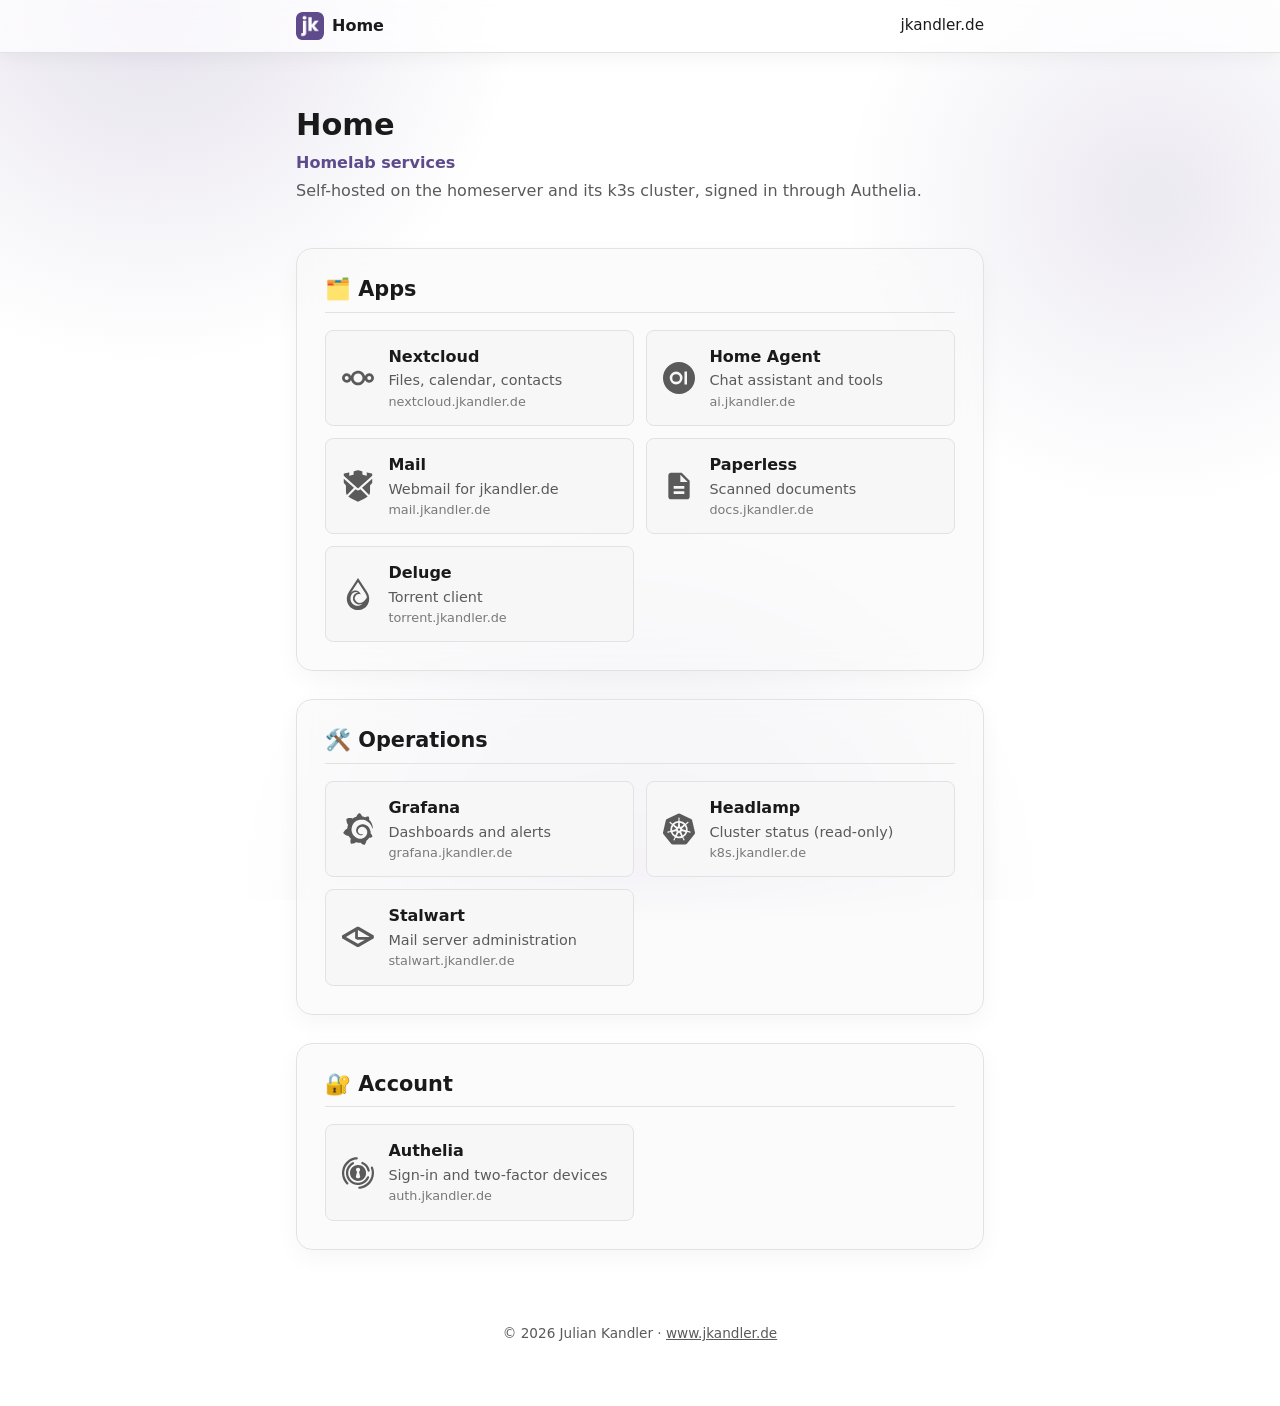
==== commit 0c493ad6: "Headlamp replaces the Kubernetes Dashboard kubernetesui/dashboard v2.7.0 is from 2022 and upstream i" ====
--- a/modules/landing_page/files/index.html
+++ b/modules/landing_page/files/index.html
@@ -70,7 +70,7 @@
         <li>
           <a href="https://k8s.jkandler.de/">
             <svg class="icon" viewBox="0 0 24 24" aria-hidden="true"><path d="M10.204 14.35l.007.01-.999 2.413a5.171 5.171 0 0 1-2.075-2.597l2.578-.437.004.005a.44.44 0 0 1 .484.606zm-.833-2.129a.44.44 0 0 0 .173-.756l.002-.011L7.585 9.7a5.143 5.143 0 0 0-.73 3.255l2.514-.725.002-.009zm1.145-1.98a.44.44 0 0 0 .699-.337l.01-.005.15-2.62a5.144 5.144 0 0 0-3.01 1.442l2.147 1.523.004-.002zm.76 2.75l.723.349.722-.347.18-.78-.5-.623h-.804l-.5.623.179.779zm1.5-3.095a.44.44 0 0 0 .7.336l.008.003 2.134-1.513a5.188 5.188 0 0 0-2.992-1.442l.148 2.615.002.001zm10.876 5.97l-5.773 7.181a1.6 1.6 0 0 1-1.248.594l-9.261.003a1.6 1.6 0 0 1-1.247-.596l-5.776-7.18a1.583 1.583 0 0 1-.307-1.34L2.1 5.573c.108-.47.425-.864.863-1.073L11.305.513a1.606 1.606 0 0 1 1.385 0l8.345 3.985c.438.209.755.604.863 1.073l2.062 8.955c.108.47-.005.963-.308 1.34zm-3.289-2.057c-.042-.01-.103-.026-.145-.034-.174-.033-.315-.025-.479-.038-.35-.037-.638-.067-.895-.148-.105-.04-.18-.165-.216-.216l-.201-.059a6.45 6.45 0 0 0-.105-2.332 6.465 6.465 0 0 0-.936-2.163c.052-.047.15-.133.177-.159.008-.09.001-.183.094-.282.197-.185.444-.338.743-.522.142-.084.273-.137.415-.242.032-.024.076-.062.11-.089.24-.191.295-.52.123-.736-.172-.216-.506-.236-.745-.045-.034.027-.08.062-.111.088-.134.116-.217.23-.33.35-.246.25-.45.458-.673.609-.097.056-.239.037-.303.033l-.19.135a6.545 6.545 0 0 0-4.146-2.003l-.012-.223c-.065-.062-.143-.115-.163-.25-.022-.268.015-.557.057-.905.023-.163.061-.298.068-.475.001-.04-.001-.099-.001-.142 0-.306-.224-.555-.5-.555-.275 0-.499.249-.499.555l.001.014c0 .041-.002.092 0 .128.006.177.044.312.067.475.042.348.078.637.056.906a.545.545 0 0 1-.162.258l-.012.211a6.424 6.424 0 0 0-4.166 2.003 8.373 8.373 0 0 1-.18-.128c-.09.012-.18.04-.297-.029-.223-.15-.427-.358-.673-.608-.113-.12-.195-.234-.329-.349-.03-.026-.077-.062-.111-.088a.594.594 0 0 0-.348-.132.481.481 0 0 0-.398.176c-.172.216-.117.546.123.737l.007.005.104.083c.142.105.272.159.414.242.299.185.546.338.743.522.076.082.09.226.1.288l.16.143a6.462 6.462 0 0 0-1.02 4.506l-.208.06c-.055.072-.133.184-.215.217-.257.081-.546.11-.895.147-.164.014-.305.006-.48.039-.037.007-.09.02-.133.03l-.004.002-.007.002c-.295.071-.484.342-.423.608.061.267.349.429.645.365l.007-.001.01-.003.129-.029c.17-.046.294-.113.448-.172.33-.118.604-.217.87-.256.112-.009.23.069.288.101l.217-.037a6.5 6.5 0 0 0 2.88 3.596l-.09.218c.033.084.069.199.044.282-.097.252-.263.517-.452.813-.091.136-.185.242-.268.399-.02.037-.045.095-.064.134-.128.275-.034.591.213.71.248.12.556-.007.69-.282v-.002c.02-.039.046-.09.062-.127.07-.162.094-.301.144-.458.132-.332.205-.68.387-.897.05-.06.13-.082.215-.105l.113-.205a6.453 6.453 0 0 0 4.609.012l.106.192c.086.028.18.042.256.155.136.232.229.507.342.84.05.156.074.295.145.457.016.037.043.09.062.129.133.276.442.402.69.282.247-.118.341-.435.213-.71-.02-.039-.045-.096-.065-.134-.083-.156-.177-.261-.268-.398-.19-.296-.346-.541-.443-.793-.04-.13.007-.21.038-.294-.018-.022-.059-.144-.083-.202a6.499 6.499 0 0 0 2.88-3.622c.064.01.176.03.213.038.075-.05.144-.114.28-.104.266.039.54.138.87.256.154.06.277.128.448.173.036.01.088.019.13.028l.009.003.007.001c.297.064.584-.098.645-.365.06-.266-.128-.537-.423-.608zM16.4 9.701l-1.95 1.746v.005a.44.44 0 0 0 .173.757l.003.01 2.526.728a5.199 5.199 0 0 0-.108-1.674A5.208 5.208 0 0 0 16.4 9.7zm-4.013 5.325a.437.437 0 0 0-.404-.232.44.44 0 0 0-.372.233h-.002l-1.268 2.292a5.164 5.164 0 0 0 3.326.003l-1.27-2.296h-.01zm1.888-1.293a.44.44 0 0 0-.27.036.44.44 0 0 0-.214.572l-.003.004 1.01 2.438a5.15 5.15 0 0 0 2.081-2.615l-2.6-.44-.004.005z"/></svg>
-            <span class="text"><span class="label">Kubernetes Dashboard</span><span class="description">Cluster status (read-only)</span><span class="host">k8s.jkandler.de</span></span>
+            <span class="text"><span class="label">Headlamp</span><span class="description">Cluster status (read-only)</span><span class="host">k8s.jkandler.de</span></span>
           </a>
         </li>
         <li>
--- a/modules/landing_page/files/style.css
+++ b/modules/landing_page/files/style.css
@@ -1,4 +1,4 @@
-/* Tokens and surfaces follow www.jkandler.de (aws/website/site/style.css). */
+/* Tokens and surfaces follow www.jkandler.de (KandlerLi/website/site/style.css). */
 
 :root {
   color-scheme: light dark;
